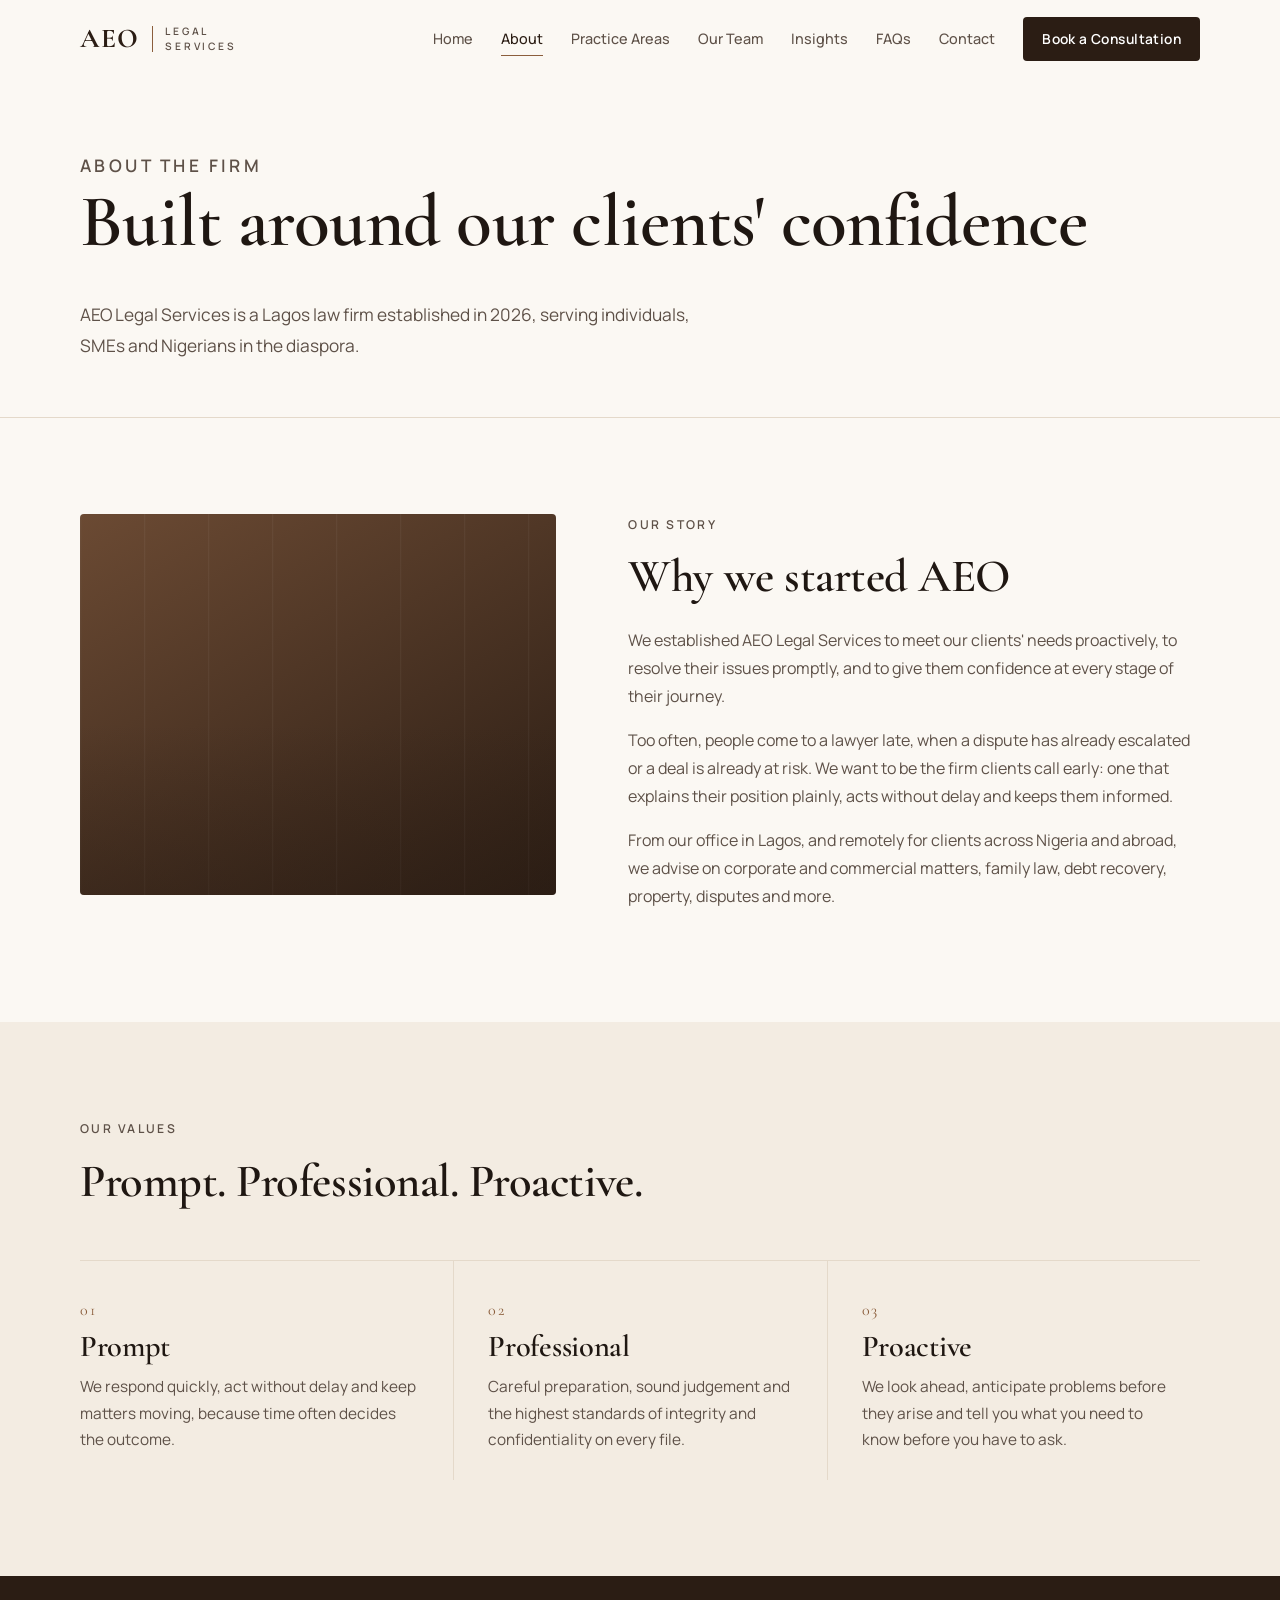
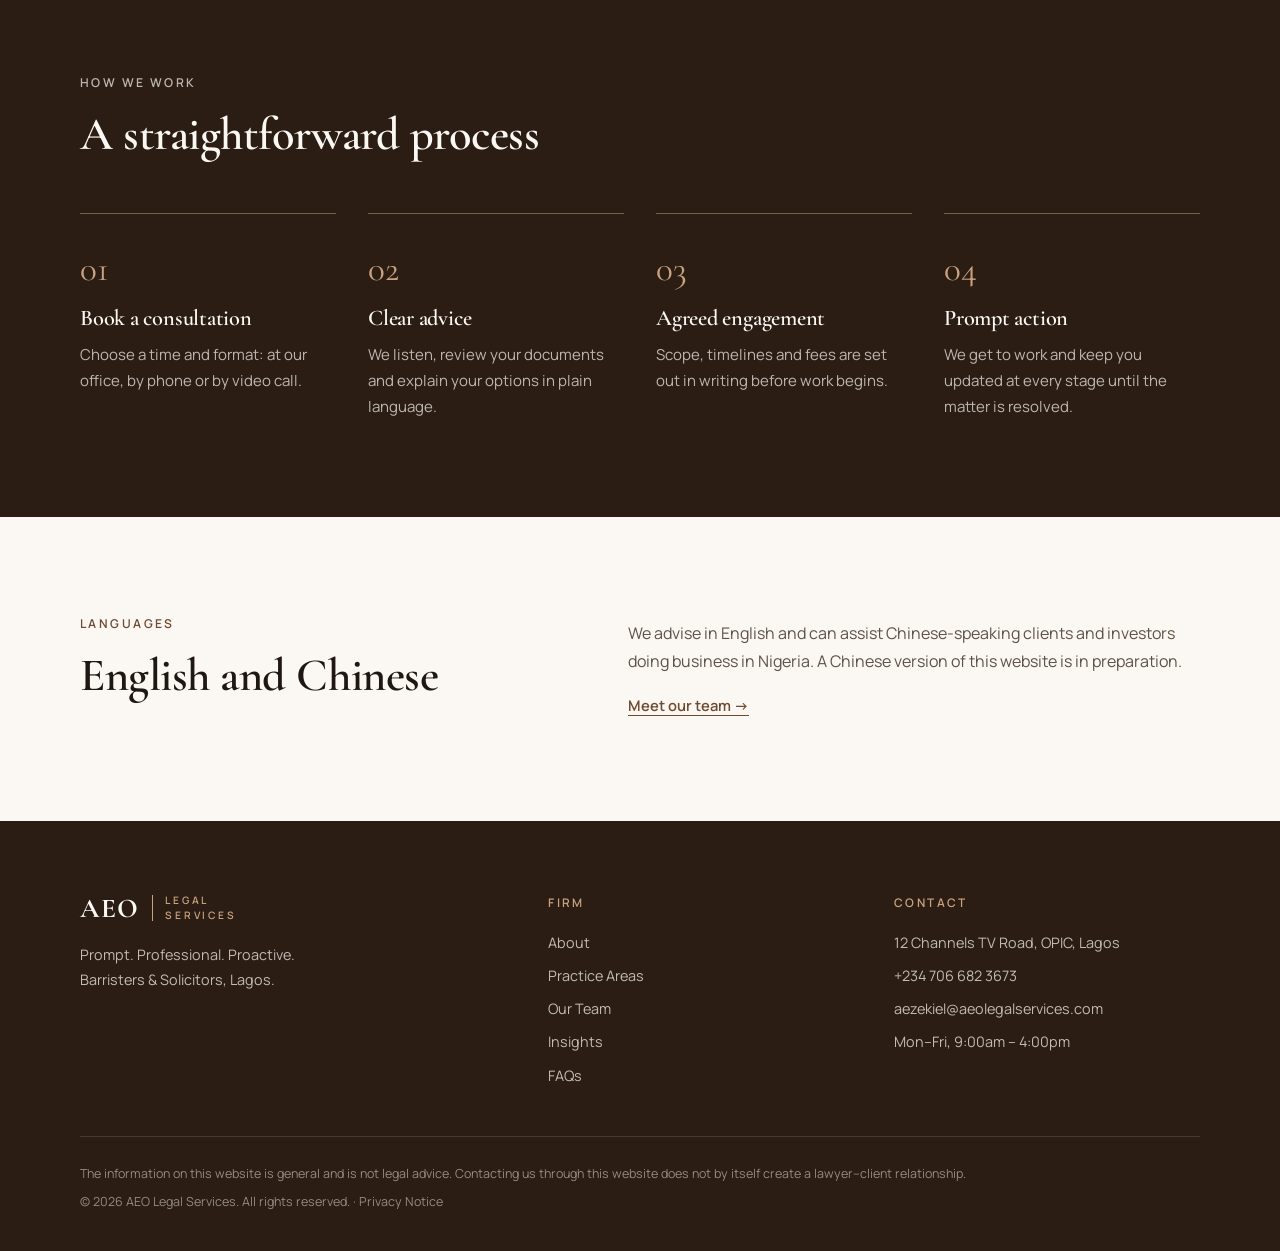
==== about.html @ 9df395ef "Rebuild site from client answers: multi-page, brown palette, brand assets - Pages: home, about, prac" ====
<!DOCTYPE html>
<html lang="en">
<head>
  <meta charset="UTF-8">
  <meta name="viewport" content="width=device-width, initial-scale=1.0">
  <title>About | AEO Legal Services</title>
  <meta name="description" content="AEO Legal Services was established in 2026 to meet clients' needs proactively, resolve their matters promptly and build their confidence at every stage.">
  <meta name="robots" content="index, follow">
  <meta name="theme-color" content="#2B1D14">
  <link rel="canonical" href="https://ojohnsonolanrewaju.github.io/aeo-legal/about.html">

  <meta property="og:type" content="website">
  <meta property="og:site_name" content="AEO Legal Services">
  <meta property="og:title" content="About | AEO Legal Services">
  <meta property="og:description" content="AEO Legal Services was established in 2026 to meet clients' needs proactively, resolve their matters promptly and build their confidence at every stage.">
  <meta property="og:url" content="https://ojohnsonolanrewaju.github.io/aeo-legal/about.html">
  <meta property="og:image" content="https://ojohnsonolanrewaju.github.io/aeo-legal/assets/images/og-image.png">
  <meta name="twitter:card" content="summary_large_image">
  <meta name="twitter:image" content="https://ojohnsonolanrewaju.github.io/aeo-legal/assets/images/og-image.png">

  <link rel="icon" type="image/png" sizes="32x32" href="assets/favicon/favicon-32x32.png">
  <link rel="icon" type="image/png" sizes="16x16" href="assets/favicon/favicon-16x16.png">
  <link rel="apple-touch-icon" sizes="180x180" href="assets/favicon/apple-touch-icon.png">

  <link rel="preconnect" href="https://fonts.googleapis.com">
  <link rel="preconnect" href="https://fonts.gstatic.com" crossorigin>
  <link href="https://fonts.googleapis.com/css2?family=Cormorant+Garamond:wght@500;600;700&family=Manrope:wght@300;400;500;600&display=swap" rel="stylesheet">

  <link rel="stylesheet" href="css/style.css">
</head>
<body>

  <a class="skip-link" href="#main">Skip to content</a>

  <!-- ── NAV ── -->
  <header class="nav" id="nav">
    <div class="container nav-inner">
      <a href="index.html" class="logo" aria-label="AEO Legal Services home"><span class="logo-mark">AEO</span><span class="logo-rule" aria-hidden="true"></span><span class="logo-word">Legal<br>Services</span></a>
      <nav class="nav-links" id="nav-links" aria-label="Main">
        <a href="index.html">Home</a>
        <a href="about.html" aria-current="page">About</a>
        <a href="practice-areas.html">Practice Areas</a>
        <a href="team.html">Our Team</a>
        <a href="insights.html">Insights</a>
        <a href="faq.html">FAQs</a>
        <a href="contact.html">Contact</a>
        <a href="contact.html#book" class="btn btn-primary btn-sm">Book a Consultation</a>
      </nav>
      <button class="nav-toggle" id="nav-toggle" aria-label="Open menu" aria-expanded="false" aria-controls="nav-links">
        <span></span><span></span><span></span>
      </button>
    </div>
  </header>

  <main id="main">

    <section class="page-head">
      <div class="container">
        <p class="eyebrow">About the Firm</p>
        <h1>Built around our clients' confidence</h1>
        <p>AEO Legal Services is a Lagos law firm established in 2026, serving individuals, SMEs and Nigerians in the diaspora.</p>
      </div>
    </section>

    <section class="section">
      <div class="container split">
        <div class="photo photo-about" role="img" aria-label="Law books and documents on a desk"></div>
        <div class="prose-muted">
          <p class="eyebrow">Our Story</p>
          <h2>Why we started AEO</h2>
          <p>We established AEO Legal Services to meet our clients' needs proactively, to resolve their issues promptly, and to give them confidence at every stage of their journey.</p>
          <p>Too often, people come to a lawyer late, when a dispute has already escalated or a deal is already at risk. We want to be the firm clients call early: one that explains their position plainly, acts without delay and keeps them informed.</p>
          <p>From our office in Lagos, and remotely for clients across Nigeria and abroad, we advise on corporate and commercial matters, family law, debt recovery, property, disputes and more.</p>
        </div>
      </div>
    </section>

    <section class="section section-tint">
      <div class="container">
        <div class="section-head">
          <p class="eyebrow">Our Values</p>
          <h2>Prompt. Professional. Proactive.</h2>
        </div>

        <div class="values-grid">
          <div class="value">
            <span class="value-num">01</span>
            <h3>Prompt</h3>
            <p>We respond quickly, act without delay and keep matters moving, because time often decides the outcome.</p>
          </div>
          <div class="value">
            <span class="value-num">02</span>
            <h3>Professional</h3>
            <p>Careful preparation, sound judgement and the highest standards of integrity and confidentiality on every file.</p>
          </div>
          <div class="value">
            <span class="value-num">03</span>
            <h3>Proactive</h3>
            <p>We look ahead, anticipate problems before they arise and tell you what you need to know before you have to ask.</p>
          </div>
        </div>

      </div>
    </section>

    <section class="section section-dark on-dark">
      <div class="container">
        <div class="section-head">
          <p class="eyebrow">How We Work</p>
          <h2>A straightforward process</h2>
        </div>

        <ol class="steps">
          <li>
            <span class="step-num">01</span>
            <h3>Book a consultation</h3>
            <p>Choose a time and format: at our office, by phone or by video call.</p>
          </li>
          <li>
            <span class="step-num">02</span>
            <h3>Clear advice</h3>
            <p>We listen, review your documents and explain your options in plain language.</p>
          </li>
          <li>
            <span class="step-num">03</span>
            <h3>Agreed engagement</h3>
            <p>Scope, timelines and fees are set out in writing before work begins.</p>
          </li>
          <li>
            <span class="step-num">04</span>
            <h3>Prompt action</h3>
            <p>We get to work and keep you updated at every stage until the matter is resolved.</p>
          </li>
        </ol>

      </div>
    </section>

    <section class="section">
      <div class="container split split-center">
        <div>
          <p class="eyebrow">Languages</p>
          <h2>English and Chinese</h2>
        </div>
        <div class="prose-muted">
          <p>We advise in English and can assist Chinese-speaking clients and investors doing business in Nigeria. A Chinese version of this website is in preparation.</p>
          <a href="team.html" class="text-link">Meet our team →</a>
        </div>
      </div>
    </section>

  </main>

  <!-- ── FOOTER ── -->
  <footer class="footer">
    <div class="container">
      <div class="footer-grid">
        <div class="footer-brand">
          <a href="index.html" class="logo logo-light" aria-label="AEO Legal Services home"><span class="logo-mark">AEO</span><span class="logo-rule" aria-hidden="true"></span><span class="logo-word">Legal<br>Services</span></a>
          <p>Prompt. Professional. Proactive.<br>Barristers &amp; Solicitors, Lagos.</p>
        </div>
        <div>
          <h4>Firm</h4>
          <ul>
            <li><a href="about.html">About</a></li>
            <li><a href="practice-areas.html">Practice Areas</a></li>
            <li><a href="team.html">Our Team</a></li>
            <li><a href="insights.html">Insights</a></li>
            <li><a href="faq.html">FAQs</a></li>
          </ul>
        </div>
        <div>
          <h4>Contact</h4>
          <ul>
            <li>12 Channels TV Road, OPIC, Lagos</li>
            <li><a href="#" data-link="phone" data-text="phone">+234 706 682 3673</a></li>
            <li><a href="#" data-link="email" data-text="email">aezekiel@aeolegalservices.com</a></li>
            <li>Mon–Fri, 9:00am – 4:00pm</li>
          </ul>
        </div>
      </div>
      <div class="footer-legal">
        <p>The information on this website is general and is not legal advice. Contacting us through this website does not by itself create a lawyer–client relationship.</p>
        <p>© <span id="year">2026</span> AEO Legal Services. All rights reserved. · <a href="privacy.html">Privacy Notice</a></p>
      </div>
    </div>
  </footer>

  <script src="js/main.js"></script>
</body>
</html>
---- css/style.css ----
/* ─────────────────────────────────────────────
   AEO Legal Services — styles
   Palette: espresso brown + bronze on warm paper.
   Deliberately restrained: one accent, lots of space.
   ───────────────────────────────────────────── */

:root {
  --espresso: #2B1D14;   /* darkest brown: footer, dark sections */
  --brown:    #4A3122;   /* raised dark surface */
  --bronze:   #8B5E3C;   /* brand accent */
  --bronze2:  #6F4A2E;   /* accent hover / accent text on light */
  --tan:      #C9A27E;   /* accent on dark */
  --sand:     #F3ECE2;   /* tinted sections */
  --paper:    #FBF8F3;   /* page background */
  --white:    #FFFFFF;
  --ink:      #1F1712;   /* body text */
  --ink2:     #5E5148;   /* secondary text */
  --line:     #E4D9CA;   /* borders on light */

  --serif: 'Cormorant Garamond', Georgia, 'Times New Roman', serif;
  --sans:  'Manrope', 'Helvetica Neue', sans-serif;

  --radius: 4px;
  --maxw: 1160px;
}

*, *::before, *::after { box-sizing: border-box; }

html { scroll-behavior: smooth; scroll-padding-top: 90px; }

body {
  margin: 0;
  font-family: var(--sans);
  font-size: 16px;
  line-height: 1.75;
  color: var(--ink);
  background: var(--paper);
  -webkit-font-smoothing: antialiased;
}

img { max-width: 100%; display: block; }
a { color: inherit; }

h1, h2, h3 {
  font-family: var(--serif);
  font-weight: 600;
  line-height: 1.12;
  margin: 0 0 .5em;
  letter-spacing: -0.01em;
}
h1 { font-size: clamp(2.6rem, 6vw, 4.6rem); }
h2 { font-size: clamp(2rem, 3.8vw, 2.9rem); }
h3 { font-size: 1.5rem; }
p  { margin: 0 0 1em; }

.container {
  width: 100%;
  max-width: var(--maxw);
  margin: 0 auto;
  padding: 0 20px;
}

.skip-link {
  position: absolute; left: -9999px; top: 8px;
  background: var(--bronze); color: var(--white);
  padding: 8px 14px; border-radius: var(--radius); z-index: 300;
}
.skip-link:focus { left: 8px; }

:focus-visible { outline: 2px solid var(--bronze); outline-offset: 3px; }

/* ── Buttons ── */
.btn {
  display: inline-block;
  font-family: var(--sans);
  font-weight: 600;
  font-size: .92rem;
  letter-spacing: .03em;
  text-decoration: none;
  padding: 14px 26px;
  border-radius: var(--radius);
  border: 1.5px solid transparent;
  cursor: pointer;
  transition: background .2s, color .2s, border-color .2s;
}
.btn-primary { background: var(--espresso); color: var(--white); }
.btn-primary:hover { background: var(--bronze2); }
.btn-outline { border-color: var(--espresso); color: var(--espresso); }
.btn-outline:hover { background: var(--espresso); color: var(--white); }
.btn-light { background: var(--paper); color: var(--espresso); }
.btn-light:hover { background: var(--tan); }
.btn-sm { padding: 9px 18px; font-size: .86rem; }
.btn-block { width: 100%; }
.btn:disabled { opacity: .6; cursor: not-allowed; }

.text-link {
  font-weight: 600;
  font-size: .92rem;
  color: var(--bronze2);
  text-decoration: none;
  border-bottom: 1px solid currentColor;
}
.text-link:hover { color: var(--espresso); }

/* ── Eyebrow labels ── */
.eyebrow {
  font-size: .76rem;
  font-weight: 600;
  letter-spacing: .2em;
  text-transform: uppercase;
  color: var(--bronze2);
  margin-bottom: 16px;
}
.on-dark .eyebrow { color: var(--tan); }

/* ── Logo (HTML version, uses the web fonts) ── */
.logo {
  display: inline-flex;
  align-items: center;
  gap: 12px;
  text-decoration: none;
  color: var(--espresso);
}
.logo-mark {
  font-family: var(--serif);
  font-weight: 700;
  font-size: 1.7rem;
  letter-spacing: .06em;
  line-height: 1;
}
.logo-rule { width: 1px; height: 26px; background: var(--bronze); }
.logo-word {
  font-family: var(--sans);
  font-weight: 600;
  font-size: .64rem;
  letter-spacing: .28em;
  line-height: 1.5;
  text-transform: uppercase;
  color: var(--ink2);
}
.logo-light { color: var(--paper); }
.logo-light .logo-word { color: var(--tan); }
.logo-light .logo-rule { background: var(--tan); }

/* ── Nav ── */
.nav {
  position: sticky; top: 0;
  z-index: 100;
  background: rgba(251,248,243,.94);
  backdrop-filter: blur(8px);
  -webkit-backdrop-filter: blur(8px);
  border-bottom: 1px solid transparent;
  transition: border-color .3s;
}
.nav.scrolled { border-bottom-color: var(--line); }
.nav-inner { display: flex; align-items: center; justify-content: space-between; height: 78px; }
.nav-links { display: flex; align-items: center; gap: 28px; }
.nav-links a:not(.btn) {
  text-decoration: none;
  font-size: .9rem;
  font-weight: 500;
  color: var(--ink2);
  padding: 4px 0;
  border-bottom: 1px solid transparent;
}
.nav-links a:not(.btn):hover { color: var(--espresso); }
.nav-links a[aria-current="page"] { color: var(--espresso); border-bottom-color: var(--bronze); }

.nav-toggle {
  display: none;
  background: none; border: 0; padding: 8px; cursor: pointer;
}
.nav-toggle span {
  display: block; width: 24px; height: 1.5px; margin: 6px 0;
  background: var(--espresso); transition: transform .25s, opacity .25s;
}
.nav-toggle[aria-expanded="true"] span:nth-child(1) { transform: translateY(7.5px) rotate(45deg); }
.nav-toggle[aria-expanded="true"] span:nth-child(2) { opacity: 0; }
.nav-toggle[aria-expanded="true"] span:nth-child(3) { transform: translateY(-7.5px) rotate(-45deg); }

/* ── Photo slots ──
   Each slot shows a quiet brown panel until a photo is dropped into
   assets/images/ with the matching file name. */
.photo {
  position: relative;
  border-radius: var(--radius);
  background-color: var(--brown);
  background-size: cover;
  background-position: center;
  overflow: hidden;
}
.photo::after {
  content: "";
  position: absolute; inset: 0;
  background: linear-gradient(180deg, transparent 55%, rgba(43,29,20,.35));
  pointer-events: none;
}
.photo-hero     { background-image: url('../assets/images/hero.jpg'), repeating-linear-gradient(90deg, rgba(255,255,255,.05) 0 1px, transparent 1px 64px), linear-gradient(150deg, #5A3B27, #2B1D14); }
.photo-about    { background-image: url('../assets/images/about.jpg'), repeating-linear-gradient(90deg, rgba(255,255,255,.05) 0 1px, transparent 1px 64px), linear-gradient(150deg, #6B4A33, #2B1D14); }
.photo-office   { background-image: url('../assets/images/office.jpg'), repeating-linear-gradient(90deg, rgba(255,255,255,.05) 0 1px, transparent 1px 64px), linear-gradient(150deg, #6B4A33, #3A271B); }

/* ── Hero ── */
.hero { padding: 72px 0 96px; }
.hero-inner {
  display: grid;
  grid-template-columns: 1.15fr 1fr;
  gap: 64px;
  align-items: center;
}
.hero h1 span { display: block; }
.hero h1 span:nth-child(2) { color: var(--bronze2); }
.lead {
  font-size: 1.1rem;
  color: var(--ink2);
  max-width: 540px;
  margin: 26px 0 34px;
}
.hero-ctas { display: flex; flex-wrap: wrap; gap: 14px; align-items: center; }
.hero .photo { aspect-ratio: 4 / 5; }
.hero-meta {
  display: flex; flex-wrap: wrap; gap: 10px 28px;
  margin-top: 44px; padding-top: 24px;
  border-top: 1px solid var(--line);
  font-size: .86rem; color: var(--ink2);
}
.hero-meta strong { color: var(--ink); font-weight: 600; }

/* ── Page header (inner pages) ── */
.page-head { padding: 72px 0 56px; border-bottom: 1px solid var(--line); }
.page-head p { color: var(--ink2); max-width: 640px; font-size: 1.08rem; margin: 0; }

/* ── Sections ── */
.section { padding: 96px 0; }
.section-tint { background: var(--sand); }
.section-dark { background: var(--espresso); color: var(--paper); }
.section-head { max-width: 660px; margin-bottom: 52px; }
.section-head p { color: var(--ink2); }
.on-dark .section-head p { color: rgba(251,248,243,.7); }
.section-foot { margin-top: 40px; }

/* ── Split layout ── */
.split {
  display: grid;
  grid-template-columns: 1fr 1.2fr;
  gap: 72px;
  align-items: start;
}
.split-center { align-items: center; }
.split .photo { aspect-ratio: 5 / 4; }
.prose-muted p { color: var(--ink2); }

/* ── Values (Prompt / Professional / Proactive) ── */
.values-grid {
  display: grid;
  grid-template-columns: repeat(3, 1fr);
  border-top: 1px solid var(--line);
}
.value {
  padding: 34px 34px 10px 0;
}
.value + .value { padding-left: 34px; border-left: 1px solid var(--line); }
.value-num {
  font-family: var(--serif);
  font-size: 1rem;
  color: var(--bronze);
  letter-spacing: .1em;
}
.value h3 { font-size: 1.9rem; margin: 6px 0 10px; }
.value p { color: var(--ink2); font-size: .96rem; }

/* ── Practice areas ── */
.practice-grid {
  display: grid;
  grid-template-columns: repeat(3, 1fr);
  gap: 0;
  border-top: 1px solid var(--line);
  border-left: 1px solid var(--line);
}
.practice-card {
  padding: 34px 30px;
  border-right: 1px solid var(--line);
  border-bottom: 1px solid var(--line);
  background: var(--paper);
  transition: background .25s;
}
.practice-card:hover { background: var(--white); }
.practice-card h3 { font-size: 1.45rem; margin-bottom: 10px; }
.practice-card p { color: var(--ink2); font-size: .94rem; margin: 0; }
.practice-card .tag {
  display: inline-block;
  font-size: .7rem; font-weight: 600;
  letter-spacing: .14em; text-transform: uppercase;
  color: var(--bronze2);
  margin-bottom: 12px;
}

/* Practice detail list (practice-areas.html) */
.practice-detail {
  display: grid;
  grid-template-columns: 1fr 1.6fr;
  gap: 48px;
  padding: 48px 0;
  border-top: 1px solid var(--line);
}
.practice-detail:last-child { border-bottom: 1px solid var(--line); }
.practice-detail h2 { font-size: clamp(1.7rem, 3vw, 2.2rem); }
.practice-detail p { color: var(--ink2); }
.practice-detail ul {
  margin: 0; padding: 0; list-style: none;
  display: grid; grid-template-columns: 1fr 1fr; gap: 8px 28px;
}
.practice-detail li {
  position: relative; padding-left: 18px;
  font-size: .94rem; color: var(--ink);
}
.practice-detail li::before {
  content: ""; position: absolute; left: 0; top: .8em;
  width: 8px; height: 1px; background: var(--bronze);
}

/* ── Highlight (notable matter) ── */
.highlight {
  display: grid;
  grid-template-columns: auto 1fr;
  gap: 48px;
  align-items: center;
}
.highlight-figure {
  font-family: var(--serif);
  font-size: clamp(3.4rem, 8vw, 6rem);
  font-weight: 600;
  line-height: 1;
  color: var(--tan);
}
.highlight-figure small {
  display: block;
  font-family: var(--sans);
  font-size: .78rem;
  font-weight: 600;
  letter-spacing: .2em;
  text-transform: uppercase;
  color: rgba(251,248,243,.6);
  margin-top: 14px;
}
.highlight p { color: rgba(251,248,243,.78); font-size: 1.05rem; max-width: 560px; }

/* ── Sectors ── */
.sector-list {
  display: flex; flex-wrap: wrap; gap: 12px;
  list-style: none; padding: 0; margin: 0;
}
.sector-list li {
  border: 1px solid var(--line);
  border-radius: 100px;
  padding: 9px 20px;
  font-size: .9rem;
  background: var(--paper);
}

/* ── Steps ── */
.steps {
  list-style: none; padding: 0; margin: 0;
  display: grid;
  grid-template-columns: repeat(4, 1fr);
  gap: 32px;
}
.steps li { border-top: 1px solid rgba(201,162,126,.5); padding-top: 24px; }
.step-num {
  font-family: var(--serif);
  font-size: 2.2rem;
  color: var(--tan);
  display: block;
  margin-bottom: 6px;
}
.steps h3 { font-size: 1.4rem; }
.steps p { color: rgba(251,248,243,.7); font-size: .94rem; margin: 0; }
.steps-light li { border-top-color: var(--bronze); }
.steps-light .step-num { color: var(--bronze); }
.steps-light p { color: var(--ink2); }

/* ── Team ── */
.principal {
  display: grid;
  grid-template-columns: 340px 1fr;
  gap: 56px;
  align-items: start;
  padding-bottom: 72px;
  margin-bottom: 72px;
  border-bottom: 1px solid var(--line);
}
.portrait {
  aspect-ratio: 4 / 5;
  border-radius: var(--radius);
  background: linear-gradient(160deg, var(--brown), var(--espresso));
  background-size: cover;
  background-position: center top;
  display: grid; place-items: center;
  color: var(--tan);
  font-family: var(--serif);
  font-size: 2.4rem;
  letter-spacing: .08em;
}
.portrait-ayomide { background-image: url('../assets/images/team-ayomide.jpg'), linear-gradient(160deg, var(--brown), var(--espresso)); }
.portrait-tomisin { background-image: url('../assets/images/team-tomisin.jpg'), linear-gradient(160deg, var(--brown), var(--espresso)); }
.portrait-lydia   { background-image: url('../assets/images/team-lydia.jpg'), linear-gradient(160deg, var(--brown), var(--espresso)); }
.role {
  color: var(--bronze2); font-weight: 600; font-size: .78rem;
  letter-spacing: .16em; text-transform: uppercase; margin-bottom: 6px;
}
.quals { font-size: .92rem; color: var(--ink2); margin-bottom: 22px; }
.principal .bio p { color: var(--ink2); }

.team-grid {
  display: grid;
  grid-template-columns: repeat(2, 1fr);
  gap: 40px;
}
.team-card {
  display: grid;
  grid-template-columns: 150px 1fr;
  gap: 26px;
  align-items: start;
}
.team-card .portrait { font-size: 1.6rem; }
.team-card h3 { margin-bottom: 4px; }
.team-card p { color: var(--ink2); font-size: .94rem; }

/* ── Insights ── */
.post-grid {
  display: grid;
  grid-template-columns: repeat(3, 1fr);
  gap: 28px;
}
.post-card {
  border-top: 2px solid var(--espresso);
  padding-top: 20px;
}
.post-meta { font-size: .78rem; letter-spacing: .12em; text-transform: uppercase; color: var(--bronze2); font-weight: 600; }
.post-card h3 { font-size: 1.45rem; margin: 10px 0; }
.post-card p { color: var(--ink2); font-size: .94rem; }
.post-card.is-placeholder { opacity: .55; }

/* ── FAQ ── */
.faq-wrap { max-width: 840px; }
.faq-group + .faq-group { margin-top: 56px; }
.faq-group h2 { font-size: 1.8rem; margin-bottom: 8px; }
.faq-list details { border-bottom: 1px solid var(--line); }
.faq-list summary {
  cursor: pointer;
  list-style: none;
  font-family: var(--serif);
  font-size: 1.3rem;
  font-weight: 600;
  padding: 20px 44px 20px 0;
  position: relative;
}
.faq-list summary::-webkit-details-marker { display: none; }
.faq-list summary::after {
  content: "+";
  position: absolute; right: 4px; top: 50%;
  transform: translateY(-50%);
  font-family: var(--sans); font-weight: 300; font-size: 1.6rem;
  color: var(--bronze);
  transition: transform .2s;
}
.faq-list details[open] summary::after { transform: translateY(-50%) rotate(45deg); }
.faq-list details p { color: var(--ink2); padding-right: 44px; }

/* ── CTA band ── */
.cta-band { text-align: center; }
.cta-band h2 { max-width: 720px; margin: 0 auto .4em; }
.cta-band p { color: rgba(251,248,243,.72); max-width: 560px; margin: 0 auto 30px; }

/* ── Contact ── */
.contact-grid {
  display: grid;
  grid-template-columns: 1fr 1.25fr;
  gap: 72px;
  align-items: start;
}
.contact-list { list-style: none; padding: 0; margin: 0; }
.contact-list li {
  display: grid;
  grid-template-columns: 120px 1fr;
  gap: 12px;
  padding: 18px 0;
  border-top: 1px solid var(--line);
  font-size: .95rem;
}
.contact-list li:last-child { border-bottom: 1px solid var(--line); }
.cl-label { color: var(--bronze2); font-weight: 600; font-size: .76rem; letter-spacing: .12em; text-transform: uppercase; padding-top: 3px; }
.contact-list a { text-decoration: none; border-bottom: 1px solid var(--line); }
.contact-list a:hover { border-color: var(--bronze); }
.note-box {
  margin-top: 28px;
  padding: 20px 22px;
  background: var(--sand);
  border-left: 2px solid var(--bronze);
  font-size: .9rem;
  color: var(--ink2);
}
.note-box strong { color: var(--ink); }

.contact-form {
  background: var(--white);
  border: 1px solid var(--line);
  border-radius: var(--radius);
  padding: 38px;
}
.form-tabs {
  display: grid; grid-template-columns: 1fr 1fr;
  border: 1px solid var(--line); border-radius: var(--radius);
  margin-bottom: 28px; overflow: hidden;
}
.form-tabs label {
  text-align: center; padding: 12px 10px;
  font-size: .88rem; font-weight: 600; cursor: pointer;
  color: var(--ink2);
  transition: background .2s, color .2s;
}
.form-tabs input { position: absolute; opacity: 0; pointer-events: none; }
.form-tabs input:checked + label { background: var(--espresso); color: var(--white); }
.form-tabs input:focus-visible + label { outline: 2px solid var(--bronze); outline-offset: -2px; }

.booking-only { display: none; }
.contact-form.is-booking .booking-only { display: block; }
.contact-form.is-booking .field-row.booking-only { display: grid; }

.field { margin-bottom: 18px; }
.field-row { display: grid; grid-template-columns: 1fr 1fr; gap: 16px; }
.field label {
  display: block;
  font-size: .84rem;
  font-weight: 600;
  margin-bottom: 6px;
}
.field input,
.field select,
.field textarea {
  width: 100%;
  font: inherit;
  font-size: .95rem;
  color: var(--ink);
  background: var(--paper);
  border: 1px solid var(--line);
  border-radius: var(--radius);
  padding: 12px 14px;
  transition: border-color .2s, background .2s;
}
.field input:focus,
.field select:focus,
.field textarea:focus { outline: none; border-color: var(--bronze); background: var(--white); }
.field textarea { resize: vertical; }
.field-check { display: flex; gap: 10px; align-items: flex-start; }
.field-check input { width: auto; margin-top: 6px; accent-color: var(--bronze2); }
.field-check label { font-weight: 400; color: var(--ink2); font-size: .84rem; margin: 0; }
.hp { position: absolute; left: -9999px; }
.form-note { margin: 14px 0 0; font-size: .88rem; min-height: 1.2em; }
.form-note.error { color: #A12C1C; }
.form-note.ok { color: #2F6B3F; }

/* ── Footer ── */
.footer { background: var(--espresso); color: rgba(251,248,243,.72); padding: 72px 0 32px; font-size: .9rem; }
.footer-grid {
  display: grid;
  grid-template-columns: 1.4fr 1fr 1fr;
  gap: 40px;
  padding-bottom: 40px;
  border-bottom: 1px solid rgba(251,248,243,.12);
}
.footer-brand p { margin: 18px 0 0; max-width: 300px; }
.footer h4 {
  font-family: var(--sans); font-size: .74rem; font-weight: 600;
  letter-spacing: .2em; text-transform: uppercase;
  color: var(--tan); margin: 0 0 16px;
}
.footer ul { list-style: none; padding: 0; margin: 0; }
.footer li { margin-bottom: 8px; }
.footer a { text-decoration: none; }
.footer a:hover { color: var(--white); }
.footer-legal { padding-top: 26px; font-size: .78rem; color: rgba(251,248,243,.5); }
.footer-legal p { margin: 0 0 6px; }

/* ── Simple prose page (privacy) ── */
.prose { max-width: 760px; }
.prose h2 { font-size: 1.7rem; margin-top: 1.6em; }
.prose p, .prose li { color: var(--ink2); }

/* ── Responsive ── */
@media (max-width: 1000px) {
  .hero-inner, .split, .contact-grid, .principal { grid-template-columns: 1fr; gap: 44px; }
  .principal .portrait { max-width: 340px; }
  .practice-grid, .post-grid { grid-template-columns: repeat(2, 1fr); }
  .steps { grid-template-columns: repeat(2, 1fr); }
  .practice-detail { grid-template-columns: 1fr; gap: 16px; }
  .footer-grid { grid-template-columns: 1fr 1fr; }
  .footer-brand { grid-column: 1 / -1; }
}

@media (max-width: 768px) {
  .nav-toggle { display: block; }
  .nav-inner { height: 68px; }
  .nav-links {
    position: absolute; top: 68px; left: 0; right: 0;
    flex-direction: column; align-items: stretch; gap: 0;
    background: var(--paper);
    padding: 6px 20px 24px;
    border-bottom: 1px solid var(--line);
    display: none;
  }
  .nav-links.open { display: flex; }
  .nav-links a:not(.btn) { padding: 14px 0; border-bottom: 1px solid var(--line); }
  .nav-links a[aria-current="page"] { border-bottom-color: var(--line); color: var(--bronze2); }
  .nav-links .btn { margin-top: 18px; text-align: center; }

  .section { padding: 72px 0; }
  .hero { padding: 40px 0 72px; }
  .hero .photo { aspect-ratio: 4 / 3; }
  .page-head { padding: 52px 0 40px; }
  .values-grid, .practice-grid, .team-grid, .steps, .post-grid { grid-template-columns: 1fr; }
  .value, .value + .value { padding: 28px 0 8px; border-left: 0; }
  .value + .value { border-top: 1px solid var(--line); }
  .highlight { grid-template-columns: 1fr; gap: 20px; }
  .team-card { grid-template-columns: 110px 1fr; gap: 18px; }
  .practice-detail ul { grid-template-columns: 1fr; }
  .field-row, .contact-form.is-booking .field-row.booking-only { grid-template-columns: 1fr; gap: 0; }
  .contact-list li { grid-template-columns: 1fr; gap: 2px; }
  .contact-form { padding: 26px 20px; }
  .footer-grid { grid-template-columns: 1fr; }
}

@media (prefers-reduced-motion: reduce) {
  html { scroll-behavior: auto; }
  *, *::before, *::after { animation: none !important; transition: none !important; }
}
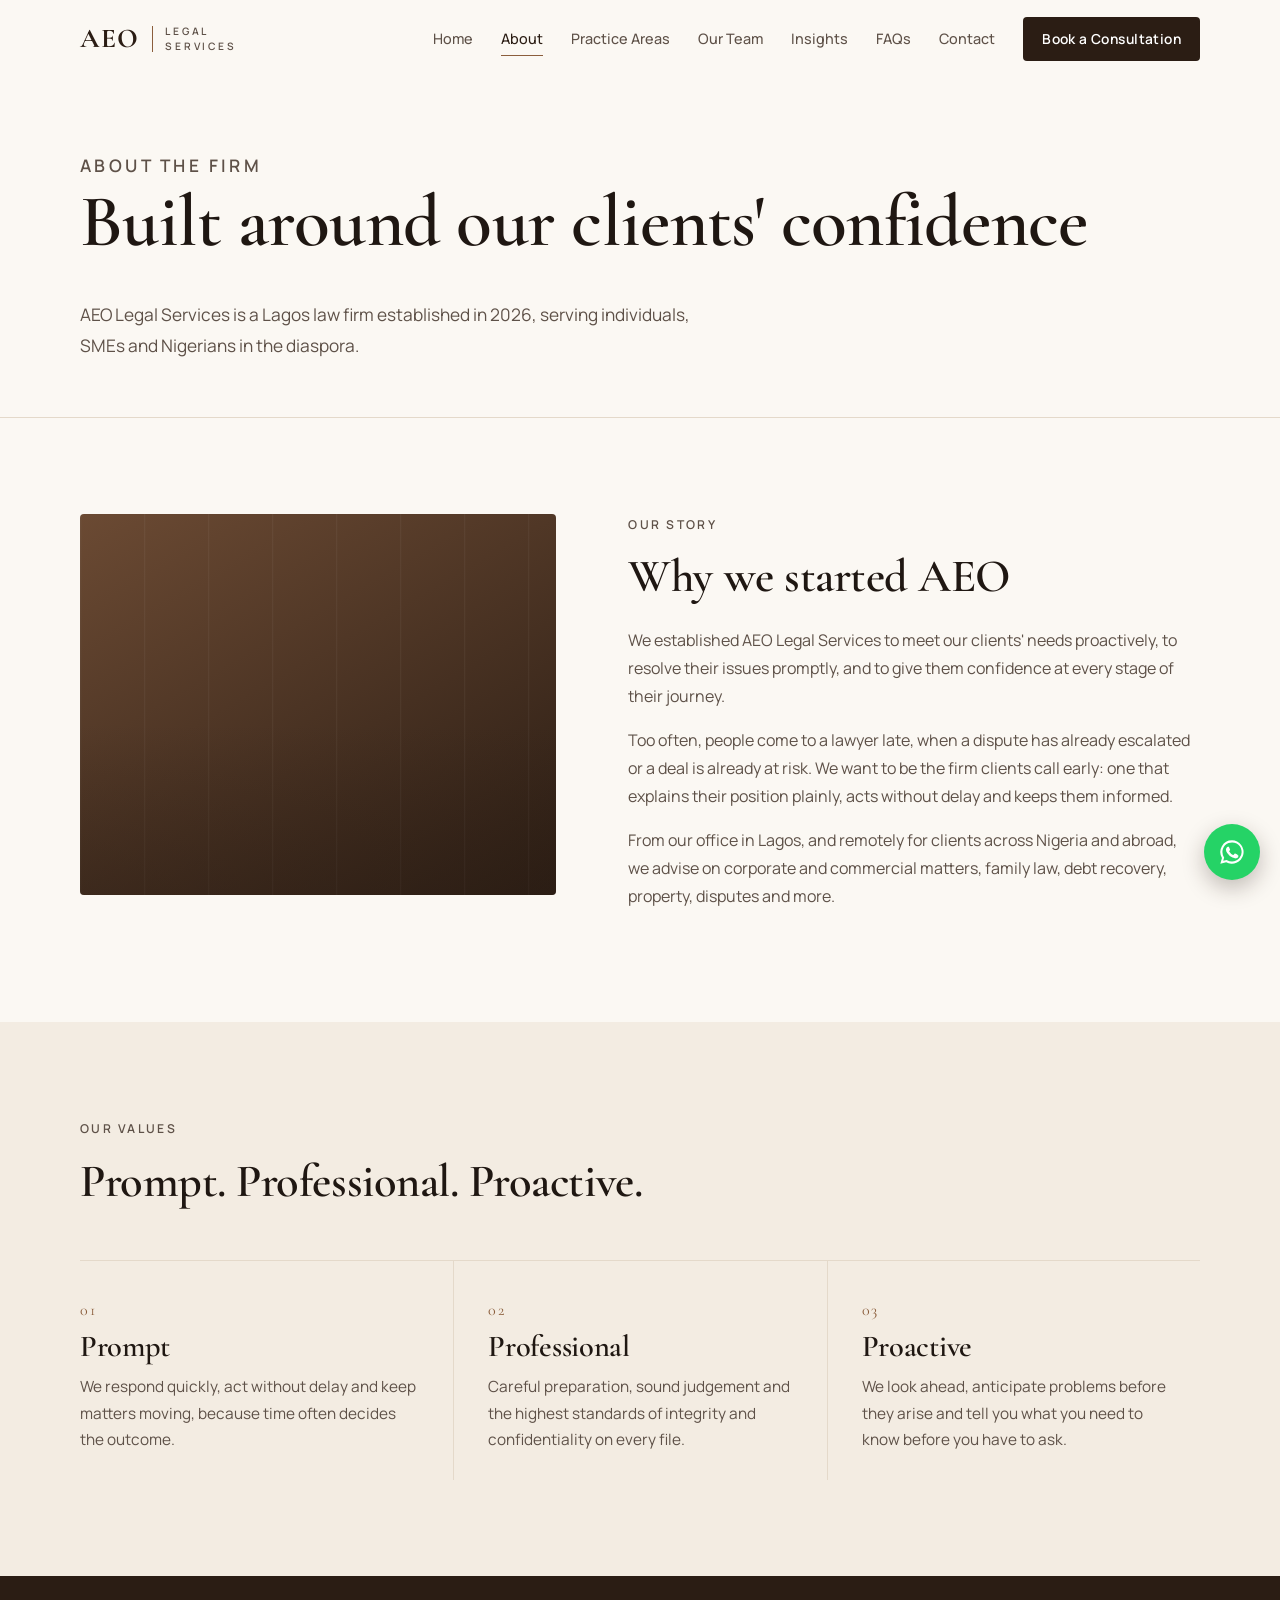
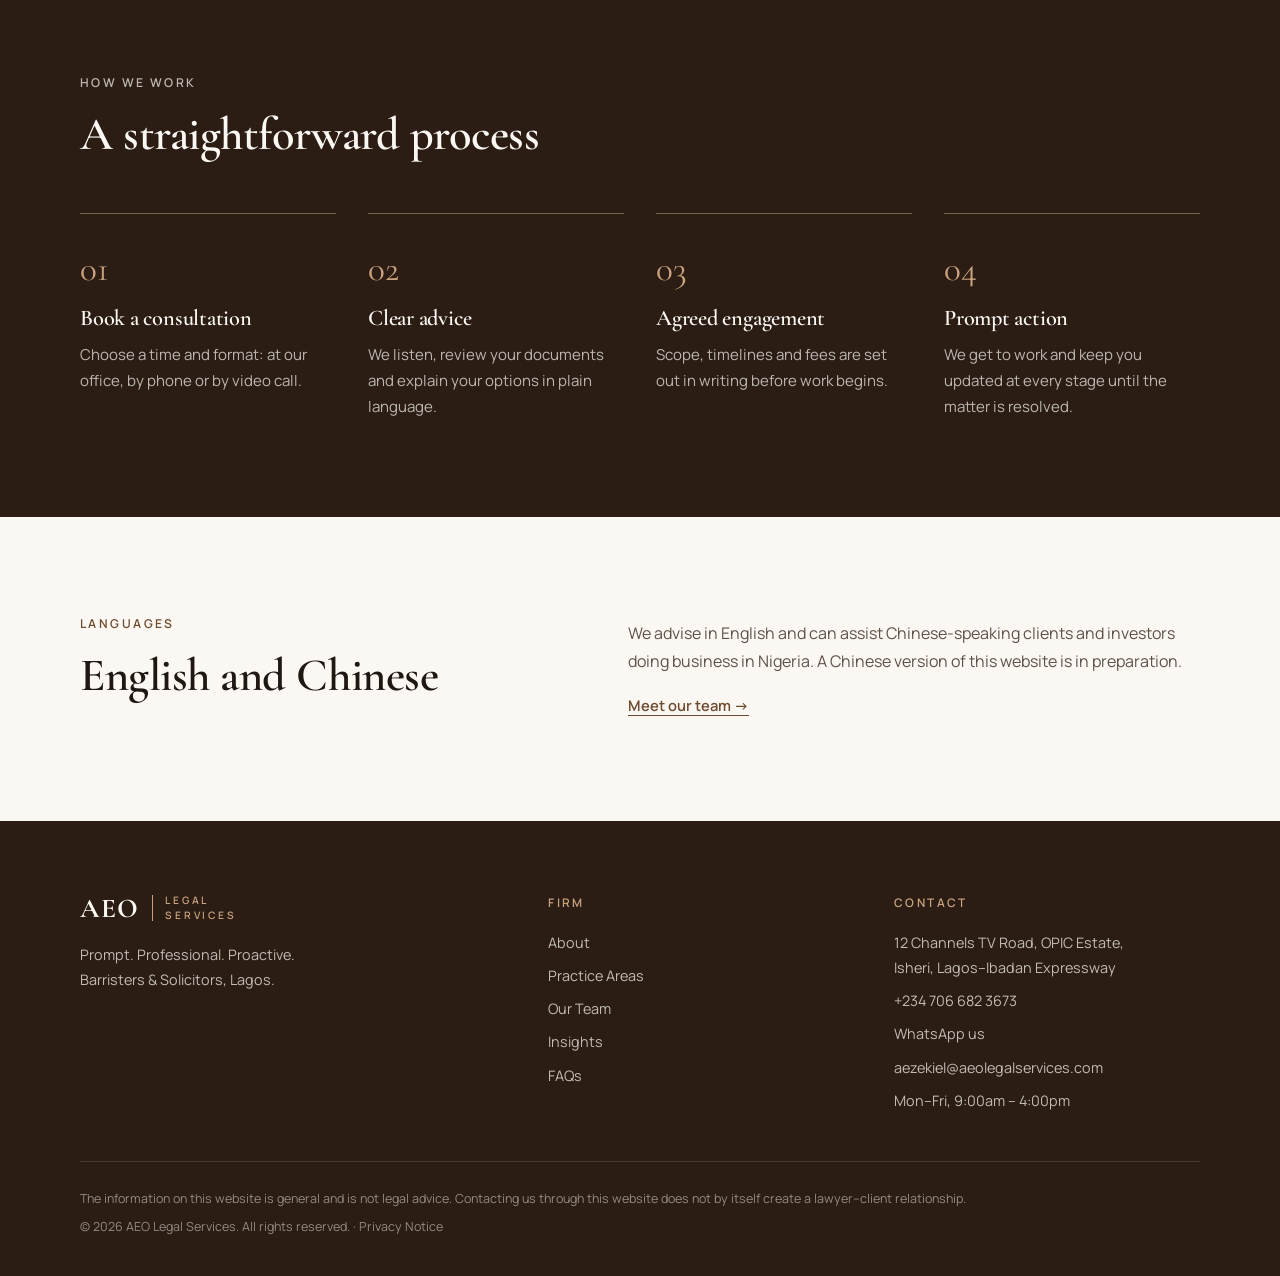
==== commit 7585c519: "Add credentials, fuller address, WhatsApp button and LinkedIn slots - Principal: LL.B Afe Babalola U" ====
--- a/about.html
+++ b/about.html
@@ -172,8 +172,9 @@
         <div>
           <h4>Contact</h4>
           <ul>
-            <li>12 Channels TV Road, OPIC, Lagos</li>
+            <li>12 Channels TV Road, OPIC Estate,<br>Isheri, Lagos–Ibadan Expressway</li>
             <li><a href="#" data-link="phone" data-text="phone">+234 706 682 3673</a></li>
+            <li><a href="#" data-link="whatsapp" target="_blank" rel="noopener">WhatsApp us</a></li>
             <li><a href="#" data-link="email" data-text="email">aezekiel@aeolegalservices.com</a></li>
             <li>Mon–Fri, 9:00am – 4:00pm</li>
           </ul>
@@ -186,6 +187,11 @@
     </div>
   </footer>
 
+  <!-- Floating WhatsApp button -->
+  <a href="#" data-link="whatsapp" class="wa-float" target="_blank" rel="noopener" aria-label="Chat with AEO Legal Services on WhatsApp">
+    <svg viewBox="0 0 24 24" width="28" height="28" aria-hidden="true"><path fill="currentColor" d="M12 2a10 10 0 0 0-8.6 15.1L2 22l5-1.3A10 10 0 1 0 12 2Zm0 18.2a8.2 8.2 0 0 1-4.2-1.2l-.3-.2-3 .8.8-2.9-.2-.3A8.2 8.2 0 1 1 12 20.2Zm4.5-6.1c-.2-.1-1.5-.7-1.7-.8-.2-.1-.4-.1-.6.1l-.8 1c-.1.2-.3.2-.5.1a6.7 6.7 0 0 1-3.3-2.9c-.3-.4.2-.4.7-1.4.1-.2 0-.3 0-.4l-.8-1.8c-.2-.5-.4-.4-.6-.4h-.5a1 1 0 0 0-.7.3 3 3 0 0 0-.9 2.2 5.2 5.2 0 0 0 1.1 2.7 11.8 11.8 0 0 0 4.5 4c1.7.7 2.3.8 3.2.6a2.7 2.7 0 0 0 1.7-1.2 2.2 2.2 0 0 0 .2-1.2c-.1-.1-.3-.2-.5-.3Z"/></svg>
+  </a>
+
   <script src="js/main.js"></script>
 </body>
 </html>
--- a/css/style.css
+++ b/css/style.css
@@ -522,7 +522,8 @@
 .form-tabs input:checked + label { background: var(--espresso); color: var(--white); }
 .form-tabs input:focus-visible + label { outline: 2px solid var(--bronze); outline-offset: -2px; }
 
-.booking-only { display: none; }
+.booking-only,
+.field-row.booking-only { display: none; }
 .contact-form.is-booking .booking-only { display: block; }
 .contact-form.is-booking .field-row.booking-only { display: grid; }
 
@@ -580,6 +581,22 @@
 .footer a:hover { color: var(--white); }
 .footer-legal { padding-top: 26px; font-size: .78rem; color: rgba(251,248,243,.5); }
 .footer-legal p { margin: 0 0 6px; }
+
+/* ── WhatsApp float ── */
+.wa-float {
+  position: fixed; right: 20px; bottom: 20px; z-index: 200;
+  width: 56px; height: 56px; border-radius: 50%;
+  background: #25D366; color: var(--white);
+  display: grid; place-items: center;
+  box-shadow: 0 8px 22px rgba(43,29,20,.28);
+  animation: wa-pulse 2.8s infinite;
+}
+.wa-float:hover { background: #1EBE5A; }
+@keyframes wa-pulse {
+  0%   { box-shadow: 0 0 0 0 rgba(37,211,102,.45), 0 8px 22px rgba(43,29,20,.28); }
+  70%  { box-shadow: 0 0 0 14px rgba(37,211,102,0), 0 8px 22px rgba(43,29,20,.28); }
+  100% { box-shadow: 0 0 0 0 rgba(37,211,102,0), 0 8px 22px rgba(43,29,20,.28); }
+}
 
 /* ── Simple prose page (privacy) ── */
 .prose { max-width: 760px; }
